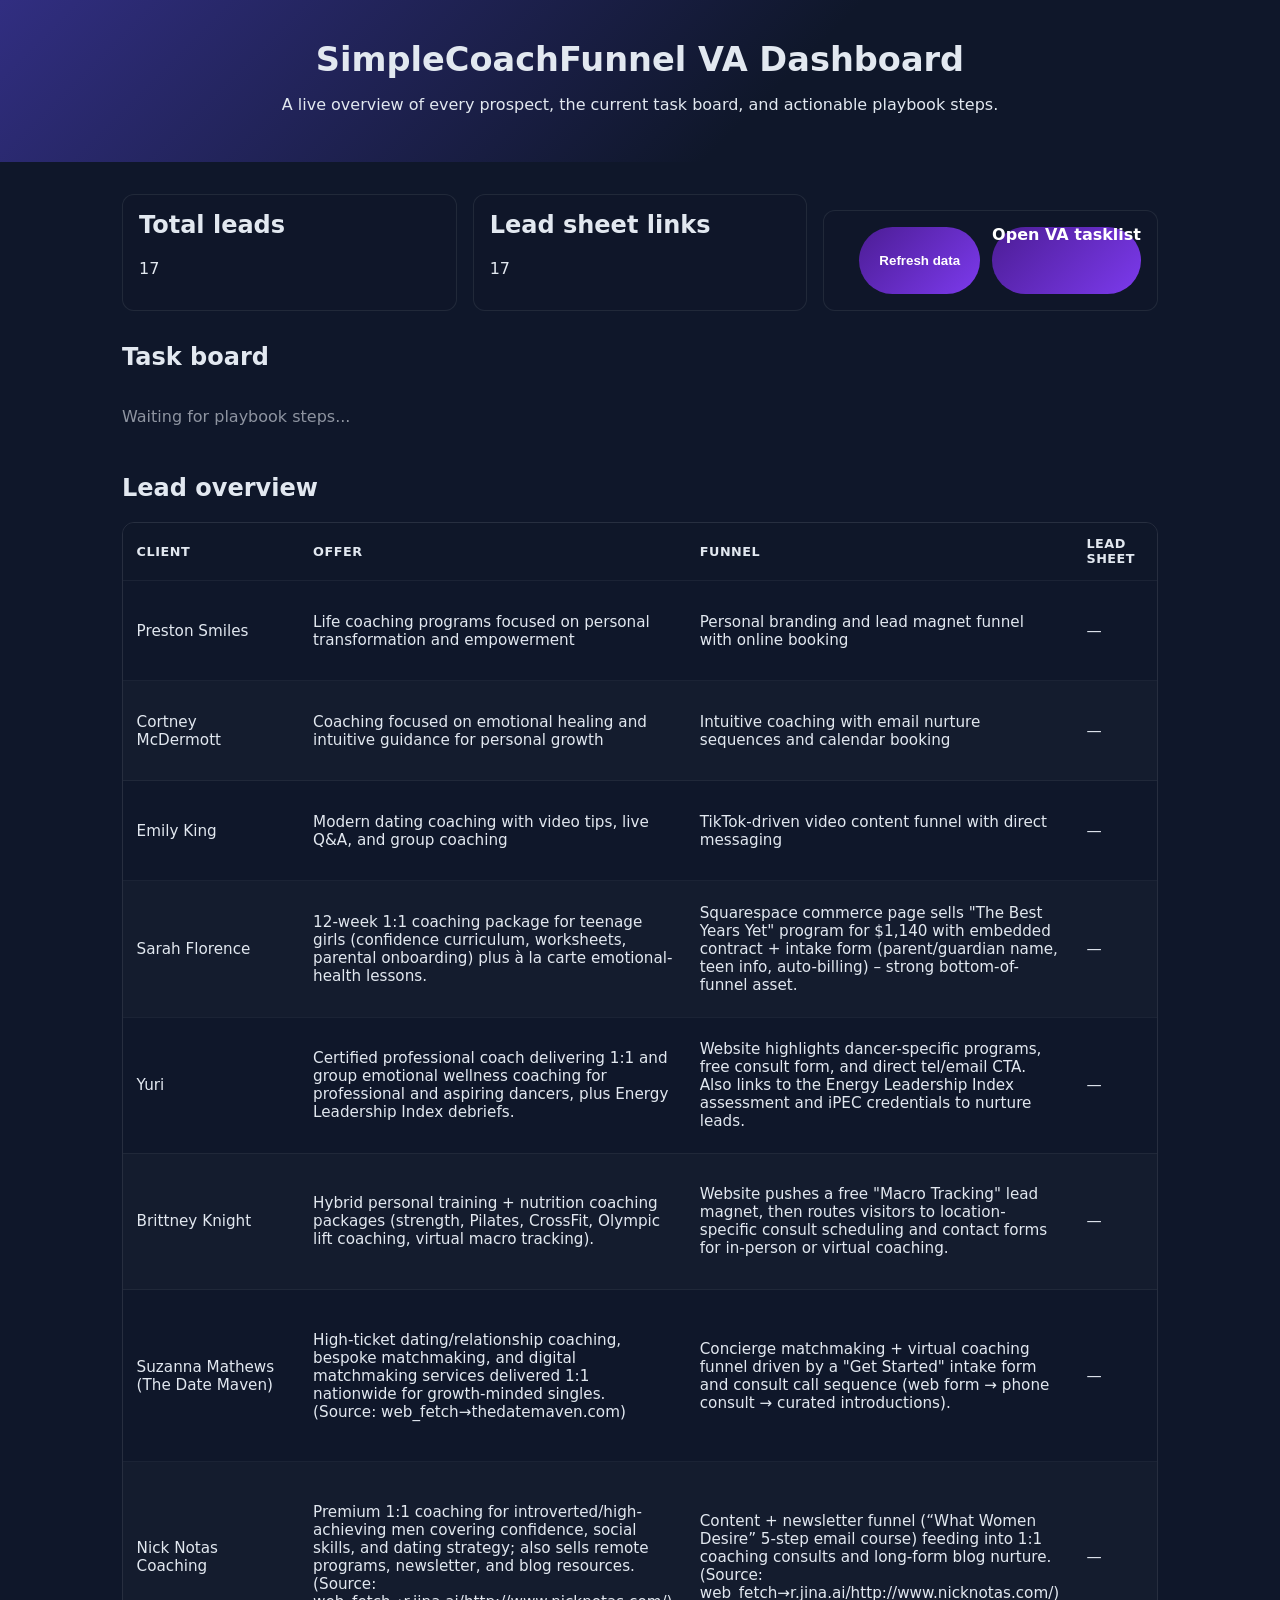
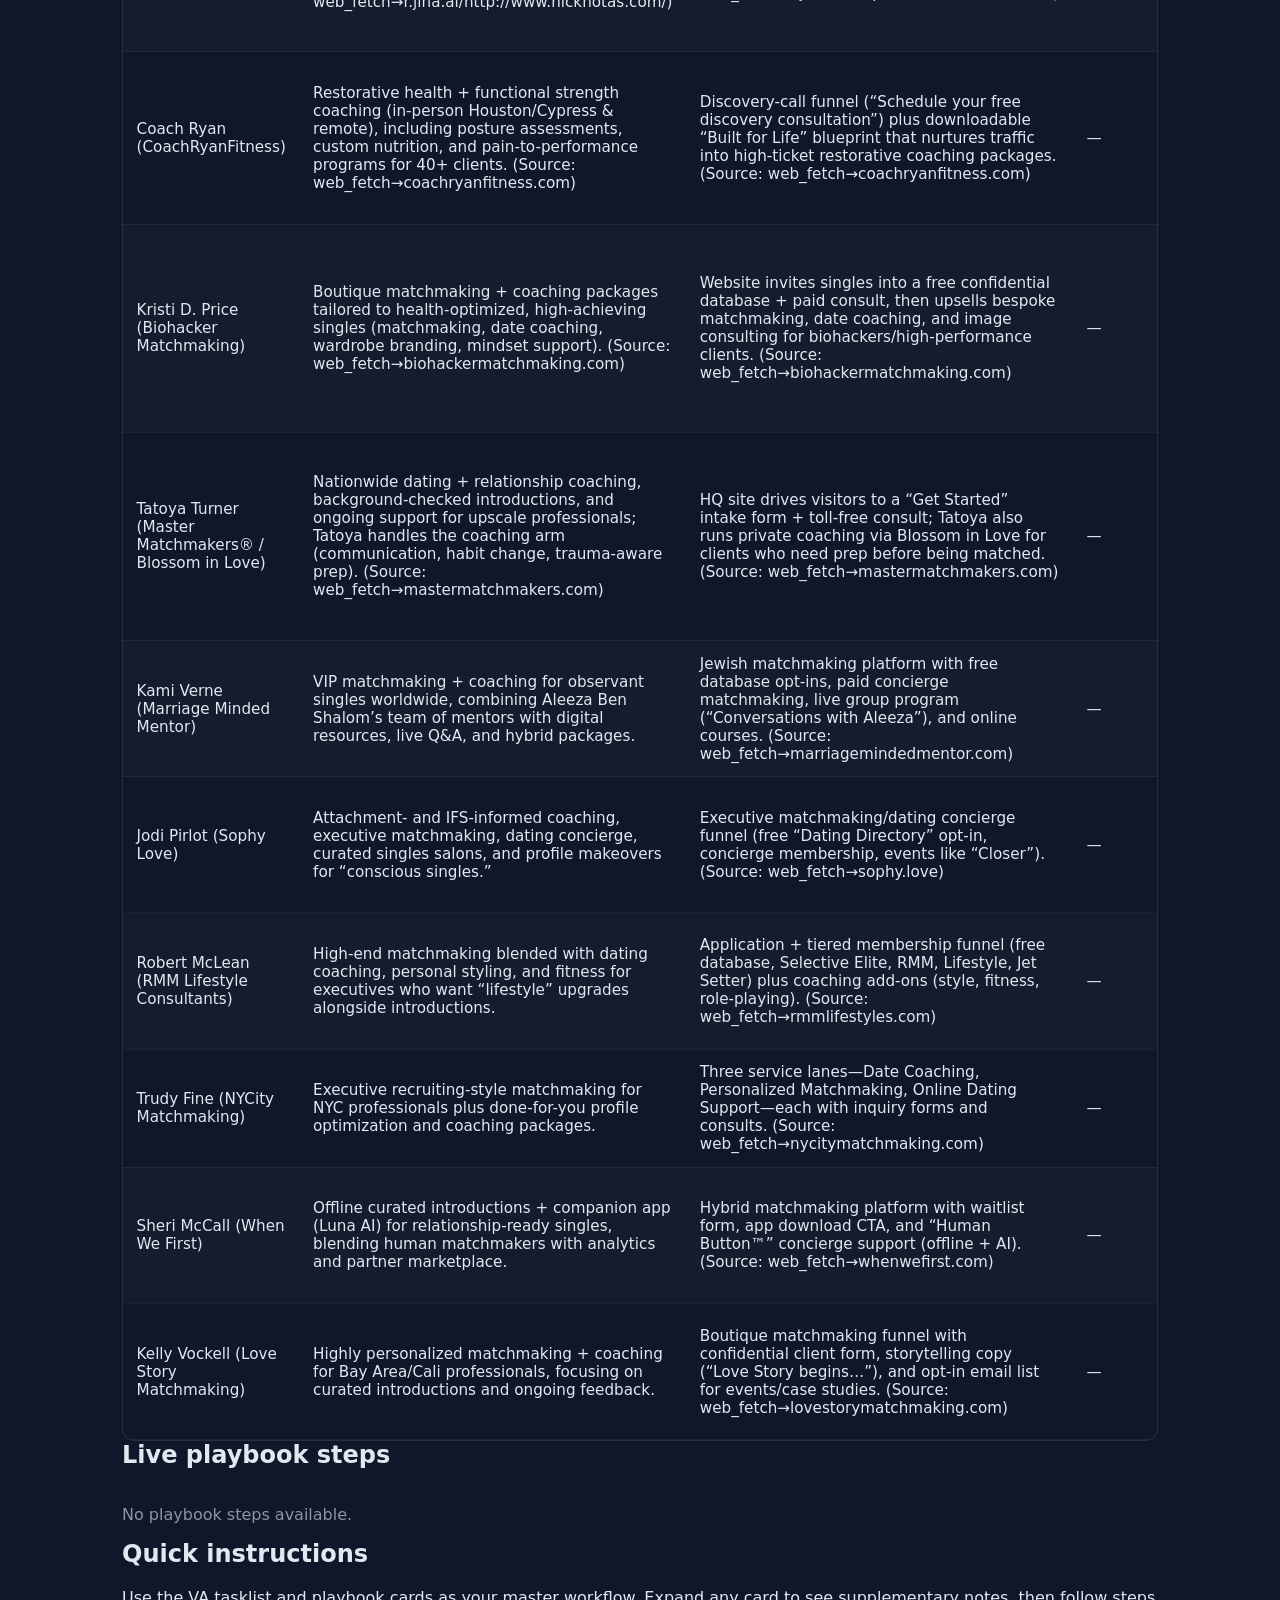
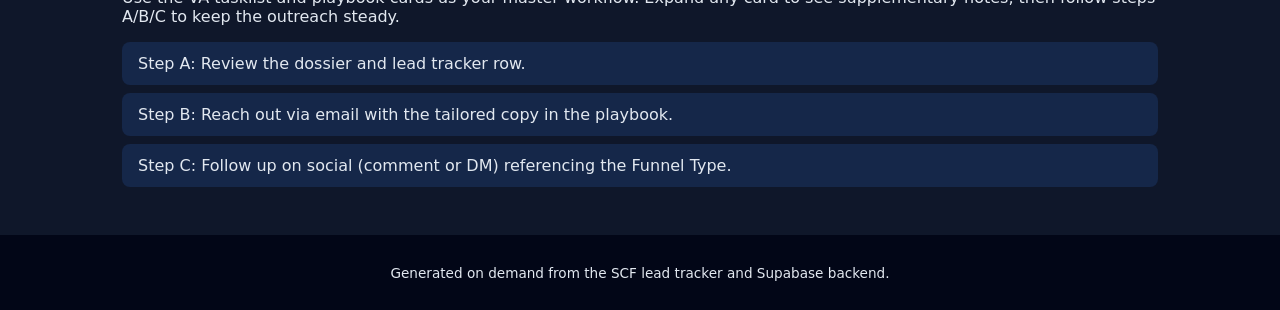
==== index.html @ f51e1b38 "Polish dashboard UI" ====
<!DOCTYPE html>
<html lang="en">
<head>
  <meta charset="UTF-8">
  <meta name="viewport" content="width=device-width, initial-scale=1.0">
  <title>SimpleCoachFunnel VA Dashboard</title>
  <link rel="stylesheet" href="styles.css">
</head>
<body>
  <header>
    <h1>SimpleCoachFunnel VA Dashboard</h1>
    <p>A live overview of every prospect, the current task board, and actionable playbook steps.</p>
  </header>
  <main>
    <section class="summary">
      <div>
        <h2>Total leads</h2>
        <p id="total-leads">—</p>
      </div>
      <div>
        <h2>Lead sheet links</h2>
        <p id="linked-leads">—</p>
      </div>
      <div class="controls">
        <button id="refresh-data-btn" class="control-button">Refresh data</button>
        <a class="control-button control-link" href="https://docs.google.com/spreadsheets/d/1IdCua919BwTqs-dwU1lcO1_ldE4Pp_mbIToGqLWZLuU/edit?usp=drivesdk" target="_blank" rel="noreferrer">Open VA tasklist</a>
      </div>
    </section>
    <section>
      <h2>Task board</h2>
      <div class="task-board" id="task-board">
        <p class="muted">Loading task cards…</p>
      </div>
    </section>
    <section>
      <h2>Lead overview</h2>
      <div class="table-wrap">
        <table id="lead-table">
          <thead>
            <tr>
              <th>Client</th>
              <th>Offer</th>
              <th>Funnel</th>
              <th>Lead sheet</th>
              <th>Dossier</th>
              <th>VA task</th>
            </tr>
          </thead>
          <tbody></tbody>
        </table>
      </div>
    </section>
    <section>
      <h2>Live playbook steps</h2>
      <div class="playbook-list" id="playbook-steps">
        <p class="muted">Loading the latest playbook steps…</p>
      </div>
    </section>
    <section>
      <h2>Quick instructions</h2>
      <p>Use the VA tasklist and playbook cards as your master workflow. Expand any card to see supplementary notes, then follow steps A/B/C to keep the outreach steady.</p>
      <ul class="tips">
        <li>Step A: Review the dossier and lead tracker row.</li>
        <li>Step B: Reach out via email with the tailored copy in the playbook.</li>
        <li>Step C: Follow up on social (comment or DM) referencing the Funnel Type.</li>
      </ul>
    </section>
  </main>
  <footer>
    <p>Generated on demand from the SCF lead tracker and Supabase backend.</p>
  </footer>
  <script src="app.js"></script>
</body>
</html>
---- styles.css ----
:root {
  font-family: 'Inter', system-ui, sans-serif;
  background: #0f172a;
  color: #e2e8f0;
}
* {
  box-sizing: border-box;
}
body {
  margin: 0;
  min-height: 100vh;
  display: flex;
  flex-direction: column;
}
header {
  padding: 2rem;
  background: linear-gradient(135deg, #312e81, #0f172a 60%);
  text-align: center;
}
header h1 {
  margin: 0.5rem 0;
  font-size: 2.1rem;
}
main {
  flex: 1;
  padding: 2rem;
  max-width: 1100px;
  margin: 0 auto;
  width: 100%;
}
.summary {
  display: grid;
  grid-template-columns: repeat(auto-fit, minmax(180px, 1fr));
  gap: 1rem;
  margin-bottom: 2rem;
}
.summary div {
  background: rgba(15, 23, 42, 0.8);
  border: 1px solid rgba(255, 255, 255, 0.08);
  padding: 1rem;
  border-radius: 0.75rem;
}
.table-wrap {
  overflow-x: auto;
  border-radius: 0.75rem;
  border: 1px solid rgba(255, 255, 255, 0.1);
}
table {
  width: 100%;
  border-collapse: collapse;
  font-size: 0.95rem;
}
th, td {
  padding: 0.85rem;
  border-bottom: 1px solid rgba(255, 255, 255, 0.05);
}
th {
  text-align: left;
  font-size: 0.8rem;
  letter-spacing: 0.04em;
  text-transform: uppercase;
  background: rgba(15, 23, 42, 0.8);
}
tr:nth-child(even) {
  background: rgba(255, 255, 255, 0.02);
}
a {
  color: #60a5fa;
}
section h2 {
  margin-top: 0;
}
.tips {
  list-style: none;
  padding: 0;
}
.tips li {
  background: rgba(59, 130, 246, 0.15);
  padding: 0.75rem 1rem;
  margin-bottom: 0.5rem;
  border-radius: 0.5rem;
}
footer {
  padding: 1rem 2rem;
  text-align: center;
  font-size: 0.85rem;
  background: #020617;
}
@media (max-width: 640px) {
  header h1 {
    font-size: 1.5rem;
  }
  th, td {
    padding: 0.65rem;
  }
}
.playbook-list {
  display: grid;
  grid-template-columns: repeat(auto-fit, minmax(240px, 1fr));
  gap: 1rem;
  margin-top: 1rem;
}
.playbook-card {
  background: rgba(15, 23, 42, 0.9);
  border: 1px solid rgba(255, 255, 255, 0.08);
  border-radius: 0.75rem;
  padding: 1rem;
  min-height: 160px;
}
.playbook-card h3 {
  margin: 0 0 0.4rem;
  font-size: 1rem;
}
.playbook-card p {
  margin: 0.3rem 0;
  line-height: 1.4;
}
.muted {
  color: rgba(226, 232, 240, 0.6);
}
.controls {
  display: flex;
  gap: 0.75rem;
  flex-wrap: wrap;
  justify-content: flex-end;
  margin-top: 1rem;
}
.control-button {
  padding: 0.65rem 1.25rem;
  border: none;
  border-radius: 999px;
  background: linear-gradient(135deg, #4c1d95, #7c3aed);
  color: #fff;
  font-weight: 600;
  cursor: pointer;
  transition: transform 0.2s ease, box-shadow 0.2s ease;
}
.control-button:hover {
  transform: translateY(-1px);
  box-shadow: 0 10px 25px rgba(76, 29, 149, 0.35);
}
.task-board {
  display: grid;
  grid-template-columns: repeat(auto-fit, minmax(220px, 1fr));
  gap: 1rem;
  margin-bottom: 2rem;
}
.task-card {
  background: rgba(30, 41, 59, 0.9);
  border: 1px solid rgba(255, 255, 255, 0.08);
  border-radius: 0.85rem;
  padding: 1rem;
  min-height: 120px;
  display: flex;
  flex-direction: column;
  justify-content: space-between;
}
.task-card header {
  display: flex;
  justify-content: space-between;
  margin-bottom: 0.5rem;
}
.task-card strong {
  color: #f97316;
}
.playbook-card {
  cursor: pointer;
  position: relative;
  overflow: hidden;
  display: flex;
  flex-direction: column;
  gap: 0.45rem;
  transition: transform 0.2s ease, border-color 0.2s ease;
}
.playbook-card:hover {
  transform: translateY(-3px);
  border-color: rgba(244, 114, 182, 0.4);
}
.playbook-detail {
  max-height: 0;
  overflow: hidden;
  color: rgba(226, 232, 240, 0.7);
  transition: max-height 0.3s ease;
}
.playbook-card.expanded .playbook-detail {
  max-height: 200px;
}
.control-link {
  text-decoration: none;
  padding: 0;
  line-height: 1;
}
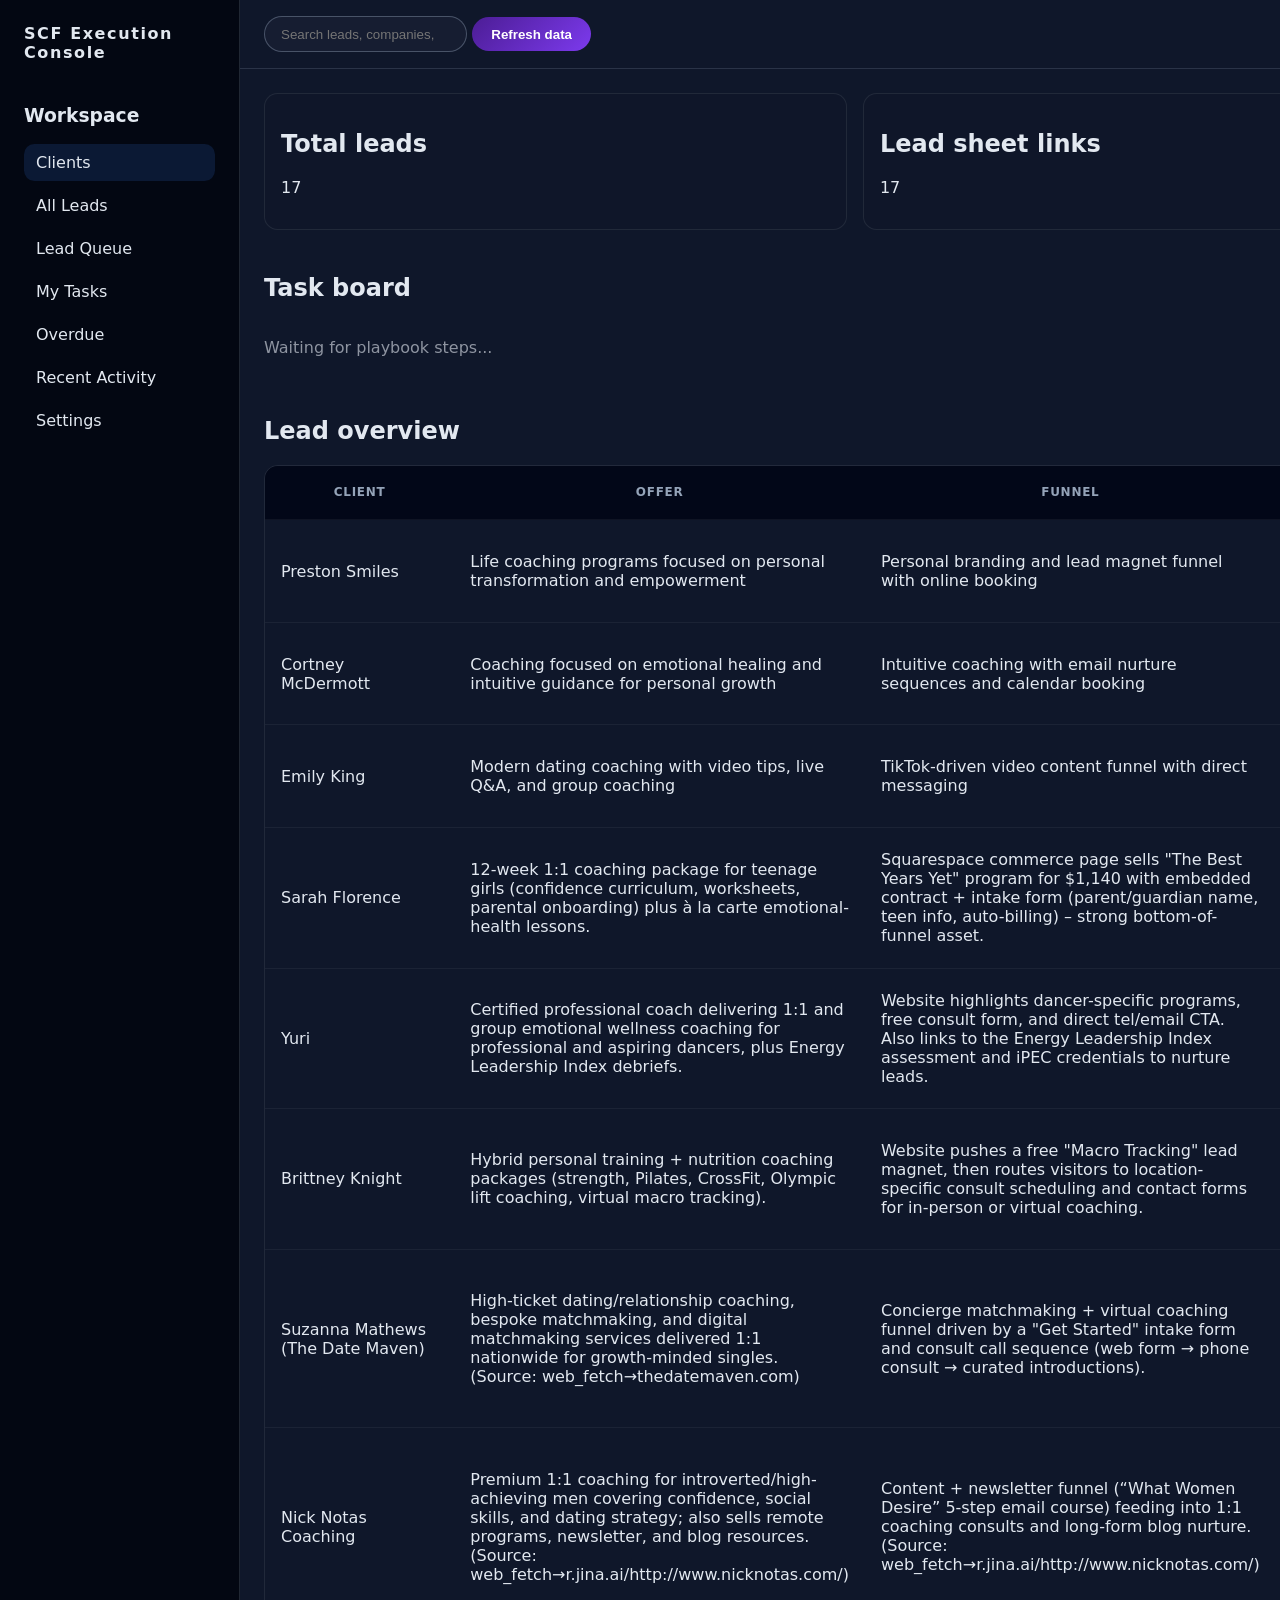
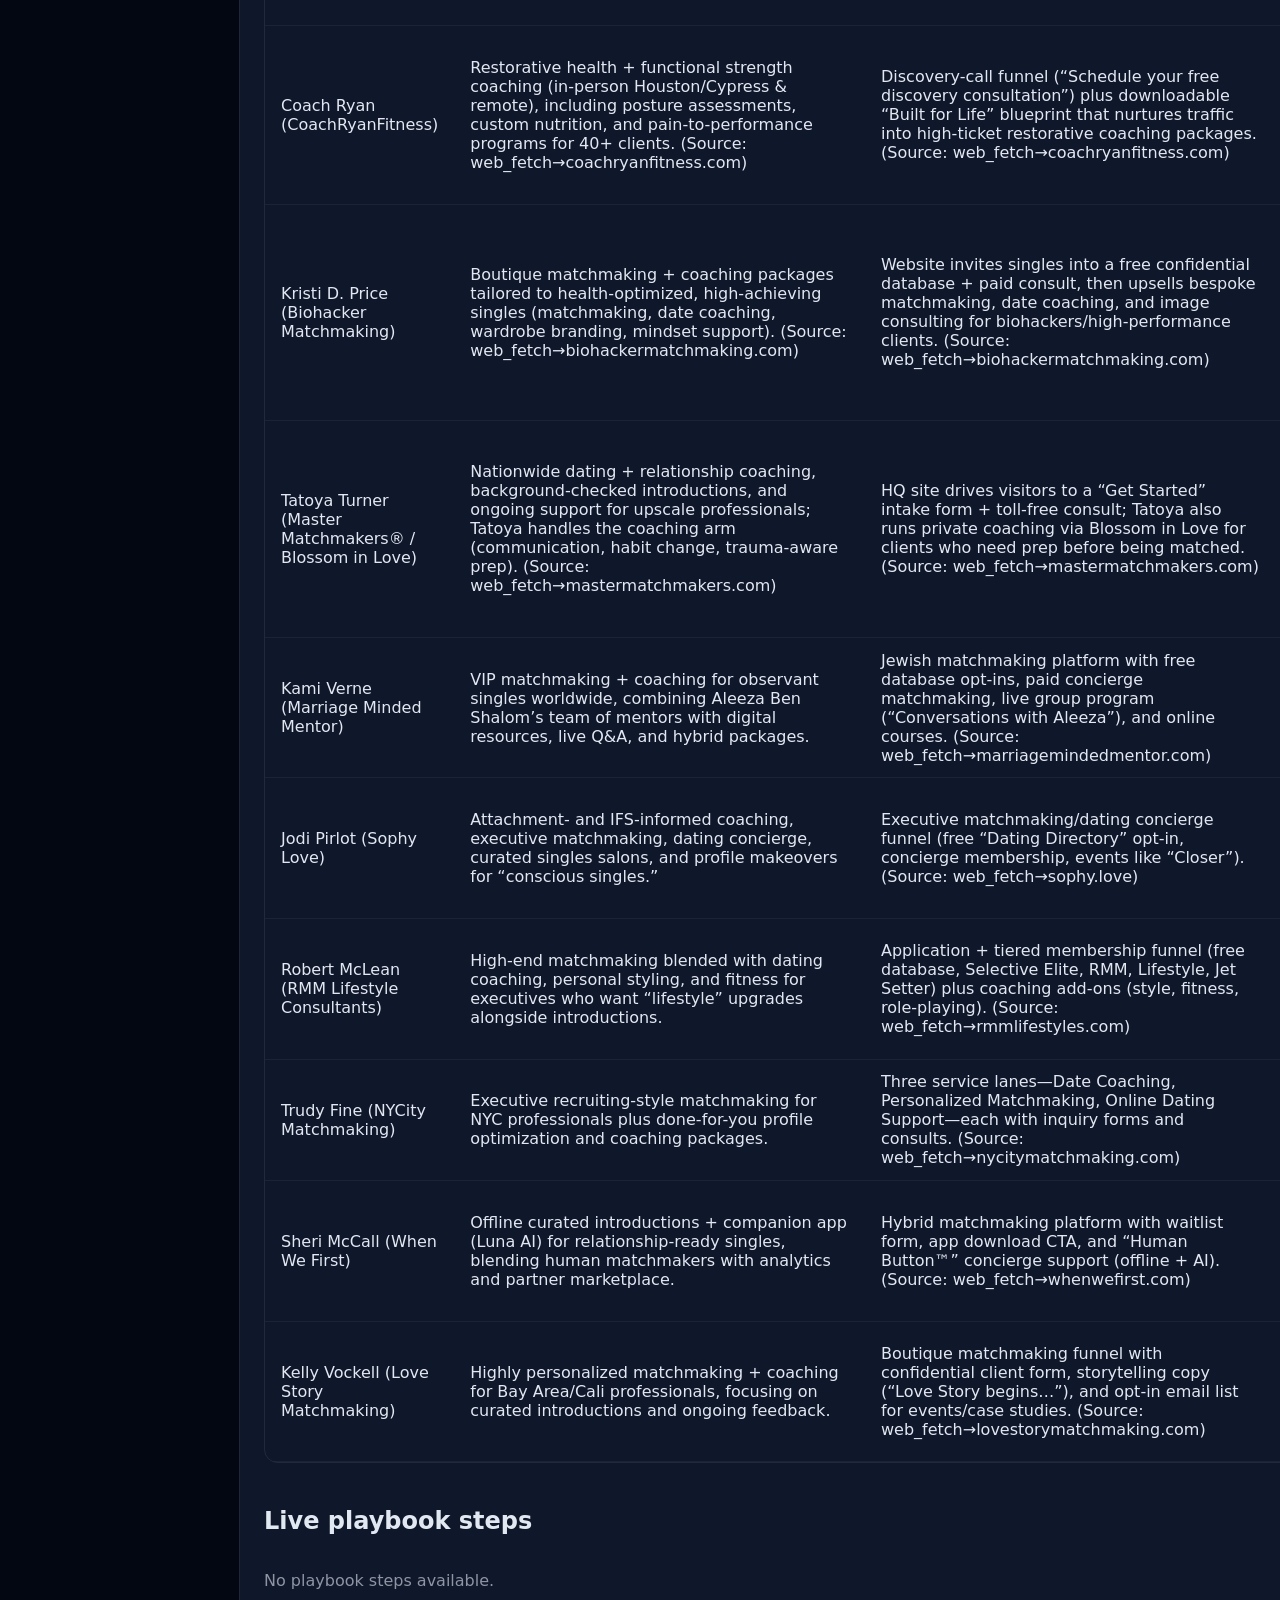
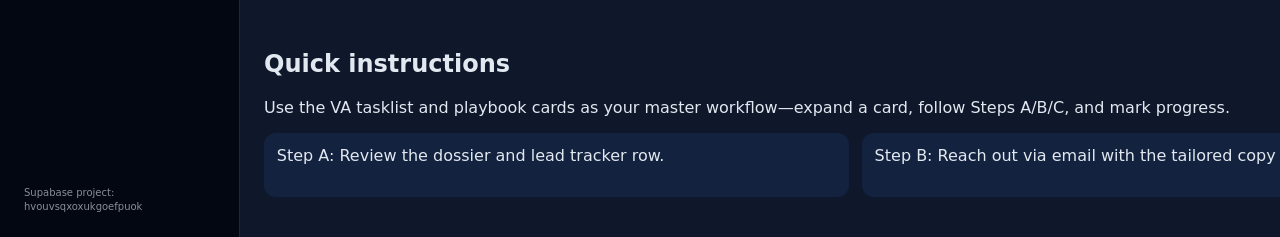
==== commit 973ffcea: "Rebuild layout for execution console" ====
--- a/index.html
+++ b/index.html
@@ -3,72 +3,116 @@
 <head>
   <meta charset="UTF-8">
   <meta name="viewport" content="width=device-width, initial-scale=1.0">
-  <title>SimpleCoachFunnel VA Dashboard</title>
+  <title>SCF VA Execution Console</title>
   <link rel="stylesheet" href="styles.css">
 </head>
 <body>
-  <header>
-    <h1>SimpleCoachFunnel VA Dashboard</h1>
-    <p>A live overview of every prospect, the current task board, and actionable playbook steps.</p>
-  </header>
-  <main>
-    <section class="summary">
-      <div>
-        <h2>Total leads</h2>
-        <p id="total-leads">—</p>
+  <div class="dashboard-layout">
+    <aside class="sidebar">
+      <div class="sidebar-brand">SCF Execution Console</div>
+      <nav>
+        <h3>Workspace</h3>
+        <ul>
+          <li class="active">Clients</li>
+          <li>All Leads</li>
+          <li>Lead Queue</li>
+          <li>My Tasks</li>
+          <li>Overdue</li>
+          <li>Recent Activity</li>
+          <li>Settings</li>
+        </ul>
+      </nav>
+      <div class="sidebar-footer">
+        <small>Supabase project: hvouvsqxoxukgoefpuok</small>
       </div>
-      <div>
-        <h2>Lead sheet links</h2>
-        <p id="linked-leads">—</p>
+    </aside>
+    <div class="main-column">
+      <header class="utility-bar">
+        <div>
+          <input id="lead-search" type="search" placeholder="Search leads, companies, execution notes">
+          <button class="control-button" id="refresh-data-btn">Refresh data</button>
+        </div>
+        <div class="filter-row">
+          <label>Status: <select><option>All</option><option>ready_for_outreach</option><option>new</option></select></label>
+          <label>Priority: <select><option>All</option><option>high</option><option>medium</option></select></label>
+          <button class="control-button control-link" id="open-playbook" type="button">Open VA tasklist</button>
+        </div>
+      </header>
+      <div class="content-area">
+        <section class="summary-grid">
+          <div>
+            <h2>Total leads</h2>
+            <p id="total-leads">—</p>
+          </div>
+          <div>
+            <h2>Lead sheet links</h2>
+            <p id="linked-leads">—</p>
+          </div>
+          <div>
+            <h2>Active tasks</h2>
+            <p id="active-tasks">—</p>
+          </div>
+        </section>
+        <section>
+          <h2>Task board</h2>
+          <div class="task-board" id="task-board">
+            <p class="muted">Loading task cards…</p>
+          </div>
+        </section>
+        <section>
+          <h2>Lead overview</h2>
+          <div class="table-wrap">
+            <table id="lead-table">
+              <thead>
+                <tr>
+                  <th>Client</th>
+                  <th>Offer</th>
+                  <th>Funnel</th>
+                  <th>Lead sheet</th>
+                  <th>Dossier</th>
+                  <th>VA task</th>
+                </tr>
+              </thead>
+              <tbody></tbody>
+            </table>
+          </div>
+        </section>
+        <section>
+          <h2>Live playbook steps</h2>
+          <div class="playbook-list" id="playbook-steps">
+            <p class="muted">Loading the latest playbook steps…</p>
+          </div>
+        </section>
+        <section>
+          <h2>Quick instructions</h2>
+          <p>Use the VA tasklist and playbook cards as your master workflow—expand a card, follow Steps A/B/C, and mark progress.</p>
+          <ul class="tips">
+            <li>Step A: Review the dossier and lead tracker row.</li>
+            <li>Step B: Reach out via email with the tailored copy in the playbook.</li>
+            <li>Step C: Follow up on social (comment or DM) referencing the Funnel Type.</li>
+          </ul>
+        </section>
       </div>
-      <div class="controls">
-        <button id="refresh-data-btn" class="control-button">Refresh data</button>
-        <a class="control-button control-link" href="https://docs.google.com/spreadsheets/d/1IdCua919BwTqs-dwU1lcO1_ldE4Pp_mbIToGqLWZLuU/edit?usp=drivesdk" target="_blank" rel="noreferrer">Open VA tasklist</a>
+    </div>
+    <aside class="detail-rail" id="detail-rail">
+      <div class="rail-header">
+        <h3>Lead detail</h3>
+        <p id="detail-subtitle">Select a lead to see the recommended angle and next action.</p>
       </div>
-    </section>
-    <section>
-      <h2>Task board</h2>
-      <div class="task-board" id="task-board">
-        <p class="muted">Loading task cards…</p>
+      <div class="detail-card" id="detail-angle">
+        <h4>Why this lead?</h4>
+        <p id="detail-why">No lead selected yet.</p>
       </div>
-    </section>
-    <section>
-      <h2>Lead overview</h2>
-      <div class="table-wrap">
-        <table id="lead-table">
-          <thead>
-            <tr>
-              <th>Client</th>
-              <th>Offer</th>
-              <th>Funnel</th>
-              <th>Lead sheet</th>
-              <th>Dossier</th>
-              <th>VA task</th>
-            </tr>
-          </thead>
-          <tbody></tbody>
-        </table>
+      <div class="detail-card" id="detail-angle-summary">
+        <h4>Recommended angle</h4>
+        <p id="detail-angle-summary">—</p>
       </div>
-    </section>
-    <section>
-      <h2>Live playbook steps</h2>
-      <div class="playbook-list" id="playbook-steps">
-        <p class="muted">Loading the latest playbook steps…</p>
+      <div class="detail-card" id="detail-next-task">
+        <h4>Next task</h4>
+        <p id="detail-next-task">—</p>
       </div>
-    </section>
-    <section>
-      <h2>Quick instructions</h2>
-      <p>Use the VA tasklist and playbook cards as your master workflow. Expand any card to see supplementary notes, then follow steps A/B/C to keep the outreach steady.</p>
-      <ul class="tips">
-        <li>Step A: Review the dossier and lead tracker row.</li>
-        <li>Step B: Reach out via email with the tailored copy in the playbook.</li>
-        <li>Step C: Follow up on social (comment or DM) referencing the Funnel Type.</li>
-      </ul>
-    </section>
-  </main>
-  <footer>
-    <p>Generated on demand from the SCF lead tracker and Supabase backend.</p>
-  </footer>
+    </aside>
+  </div>
   <script src="app.js"></script>
 </body>
 </html>
--- a/styles.css
+++ b/styles.css
@@ -1,6 +1,6 @@
 :root {
   font-family: 'Inter', system-ui, sans-serif;
-  background: #0f172a;
+  background: #020617;
   color: #e2e8f0;
 }
 * {
@@ -9,172 +9,182 @@
 body {
   margin: 0;
   min-height: 100vh;
-  display: flex;
-  flex-direction: column;
-}
-header {
-  padding: 2rem;
-  background: linear-gradient(135deg, #312e81, #0f172a 60%);
-  text-align: center;
-}
-header h1 {
-  margin: 0.5rem 0;
-  font-size: 2.1rem;
-}
-main {
-  flex: 1;
-  padding: 2rem;
-  max-width: 1100px;
-  margin: 0 auto;
-  width: 100%;
-}
-.summary {
-  display: grid;
-  grid-template-columns: repeat(auto-fit, minmax(180px, 1fr));
-  gap: 1rem;
-  margin-bottom: 2rem;
-}
-.summary div {
-  background: rgba(15, 23, 42, 0.8);
-  border: 1px solid rgba(255, 255, 255, 0.08);
-  padding: 1rem;
-  border-radius: 0.75rem;
-}
-.table-wrap {
-  overflow-x: auto;
-  border-radius: 0.75rem;
-  border: 1px solid rgba(255, 255, 255, 0.1);
-}
-table {
-  width: 100%;
-  border-collapse: collapse;
-  font-size: 0.95rem;
-}
-th, td {
-  padding: 0.85rem;
-  border-bottom: 1px solid rgba(255, 255, 255, 0.05);
-}
-th {
-  text-align: left;
-  font-size: 0.8rem;
-  letter-spacing: 0.04em;
-  text-transform: uppercase;
-  background: rgba(15, 23, 42, 0.8);
-}
-tr:nth-child(even) {
-  background: rgba(255, 255, 255, 0.02);
-}
-a {
-  color: #60a5fa;
-}
-section h2 {
-  margin-top: 0;
-}
-.tips {
+}
+.dashboard-layout {
+  display: grid;
+  grid-template-columns: 240px 1fr 320px;
+  min-height: 100vh;
+}
+.sidebar {
+  background: #030712;
+  border-right: 1px solid rgba(148, 163, 184, 0.2);
+  padding: 1.5rem;
+  display: flex;
+  flex-direction: column;
+  gap: 1.5rem;
+}
+.sidebar-brand {
+  font-weight: 700;
+  letter-spacing: 0.1em;
+}
+.sidebar nav ul {
   list-style: none;
   padding: 0;
-}
-.tips li {
+  margin: 0;
+  display: flex;
+  flex-direction: column;
+  gap: 0.4rem;
+}
+.sidebar nav li {
+  padding: 0.55rem 0.75rem;
+  border-radius: 0.65rem;
+  cursor: pointer;
+  transition: background 0.2s ease;
+}
+.sidebar nav li.active,
+.sidebar nav li:hover {
   background: rgba(59, 130, 246, 0.15);
-  padding: 0.75rem 1rem;
-  margin-bottom: 0.5rem;
-  border-radius: 0.5rem;
-}
-footer {
-  padding: 1rem 2rem;
-  text-align: center;
-  font-size: 0.85rem;
-  background: #020617;
-}
-@media (max-width: 640px) {
-  header h1 {
-    font-size: 1.5rem;
-  }
-  th, td {
-    padding: 0.65rem;
-  }
-}
-.playbook-list {
-  display: grid;
-  grid-template-columns: repeat(auto-fit, minmax(240px, 1fr));
-  gap: 1rem;
-  margin-top: 1rem;
-}
-.playbook-card {
-  background: rgba(15, 23, 42, 0.9);
-  border: 1px solid rgba(255, 255, 255, 0.08);
-  border-radius: 0.75rem;
+}
+.sidebar-footer {
+  margin-top: auto;
+  font-size: 0.75rem;
+  color: rgba(226, 232, 240, 0.6);
+}
+.main-column {
+  background: #0f172a;
+  display: flex;
+  flex-direction: column;
+}
+.utility-bar {
+  display: flex;
+  justify-content: space-between;
+  align-items: center;
+  padding: 1rem 1.5rem;
+  border-bottom: 1px solid rgba(148, 163, 184, 0.2);
+  gap: 1rem;
+}
+.utility-bar input {
+  padding: 0.6rem 1rem;
+  border-radius: 999px;
+  border: 1px solid rgba(148, 163, 184, 0.4);
+  background: rgba(148, 163, 184, 0.05);
+  color: inherit;
+}
+.filter-row {
+  display: flex;
+  gap: 0.75rem;
+  align-items: center;
+}
+.filter-row select {
+  background: rgba(255, 255, 255, 0.05);
+  border: 1px solid rgba(148, 163, 184, 0.4);
+  color: inherit;
+  border-radius: 999px;
+  padding: 0.45rem 0.9rem;
+}
+.content-area {
+  padding: 1.5rem;
+  display: flex;
+  flex-direction: column;
+  gap: 1.5rem;
+}
+.summary-grid {
+  display: grid;
+  grid-template-columns: repeat(auto-fit, minmax(200px, 1fr));
+  gap: 1rem;
+}
+.summary-grid div {
+  background: rgba(15, 23, 42, 0.8);
+  border: 1px solid rgba(255, 255, 255, 0.08);
+  border-radius: 0.85rem;
   padding: 1rem;
-  min-height: 160px;
-}
-.playbook-card h3 {
-  margin: 0 0 0.4rem;
-  font-size: 1rem;
-}
-.playbook-card p {
-  margin: 0.3rem 0;
-  line-height: 1.4;
-}
-.muted {
-  color: rgba(226, 232, 240, 0.6);
-}
-.controls {
-  display: flex;
-  gap: 0.75rem;
-  flex-wrap: wrap;
-  justify-content: flex-end;
-  margin-top: 1rem;
 }
 .control-button {
-  padding: 0.65rem 1.25rem;
+  padding: 0.6rem 1.2rem;
+  border-radius: 999px;
   border: none;
-  border-radius: 999px;
   background: linear-gradient(135deg, #4c1d95, #7c3aed);
   color: #fff;
   font-weight: 600;
   cursor: pointer;
-  transition: transform 0.2s ease, box-shadow 0.2s ease;
-}
-.control-button:hover {
-  transform: translateY(-1px);
-  box-shadow: 0 10px 25px rgba(76, 29, 149, 0.35);
+}
+.control-link {
+  display: inline-flex;
+  align-items: center;
+  justify-content: center;
+  text-decoration: none;
 }
 .task-board {
   display: grid;
   grid-template-columns: repeat(auto-fit, minmax(220px, 1fr));
   gap: 1rem;
-  margin-bottom: 2rem;
 }
 .task-card {
-  background: rgba(30, 41, 59, 0.9);
-  border: 1px solid rgba(255, 255, 255, 0.08);
+  background: rgba(15, 23, 42, 0.85);
+  border: 1px solid rgba(255, 255, 255, 0.08);
+  border-radius: 0.85rem;
+  padding: 0.9rem;
+  min-height: 130px;
+  display: flex;
+  flex-direction: column;
+  gap: 0.35rem;
+}
+.task-card header {
+  display: flex;
+  justify-content: space-between;
+  font-size: 0.9rem;
+  color: #94a3b8;
+}
+.task-card strong {
+  color: #facc15;
+}
+.table-wrap {
+  overflow-x: auto;
+  border-radius: 0.85rem;
+  border: 1px solid rgba(255, 255, 255, 0.08);
+}
+table {
+  width: 100%;
+  border-collapse: collapse;
+  margin-bottom: 0;
+}
+th, td {
+  padding: 0.8rem 1rem;
+  border-bottom: 1px solid rgba(255, 255, 255, 0.05);
+}
+th {
+  text-transform: uppercase;
+  font-size: 0.75rem;
+  letter-spacing: 0.06em;
+  color: #94a3b8;
+  background: rgba(2, 6, 23, 0.9);
+}
+tr:hover {
+  background: rgba(59, 130, 246, 0.08);
+  cursor: pointer;
+}
+.playbook-list {
+  display: grid;
+  grid-template-columns: repeat(auto-fit, minmax(240px, 1fr));
+  gap: 1rem;
+}
+.playbook-card {
+  background: rgba(15, 23, 42, 0.9);
+  border: 1px solid rgba(255, 255, 255, 0.1);
   border-radius: 0.85rem;
   padding: 1rem;
-  min-height: 120px;
-  display: flex;
-  flex-direction: column;
-  justify-content: space-between;
-}
-.task-card header {
-  display: flex;
-  justify-content: space-between;
-  margin-bottom: 0.5rem;
-}
-.task-card strong {
-  color: #f97316;
-}
-.playbook-card {
-  cursor: pointer;
-  position: relative;
-  overflow: hidden;
-  display: flex;
-  flex-direction: column;
-  gap: 0.45rem;
-  transition: transform 0.2s ease, border-color 0.2s ease;
-}
-.playbook-card:hover {
-  transform: translateY(-3px);
-  border-color: rgba(244, 114, 182, 0.4);
+  min-height: 180px;
+  display: flex;
+  flex-direction: column;
+  gap: 0.5rem;
+  transition: border-color 0.2s ease, transform 0.2s ease;
+}
+.playbook-card.expanded {
+  border-color: rgba(244, 114, 182, 0.5);
+  transform: translateY(-2px);
+}
+.playbook-card p {
+  margin: 0;
 }
 .playbook-detail {
   max-height: 0;
@@ -183,10 +193,60 @@
   transition: max-height 0.3s ease;
 }
 .playbook-card.expanded .playbook-detail {
-  max-height: 200px;
-}
-.control-link {
-  text-decoration: none;
+  max-height: 160px;
+}
+.tips {
+  list-style: none;
   padding: 0;
-  line-height: 1;
-}
+  display: grid;
+  grid-template-columns: repeat(auto-fit, minmax(220px, 1fr));
+  gap: 0.8rem;
+}
+.tips li {
+  background: rgba(59, 130, 246, 0.1);
+  border-radius: 0.75rem;
+  padding: 0.8rem;
+}
+.detail-rail {
+  background: #020617;
+  border-left: 1px solid rgba(148, 163, 184, 0.2);
+  padding: 1.5rem;
+  display: flex;
+  flex-direction: column;
+  gap: 1rem;
+}
+.detail-rail .rail-header h3 {
+  margin: 0 0 0.2rem;
+}
+.detail-card {
+  background: rgba(15, 23, 42, 0.9);
+  border: 1px solid rgba(255, 255, 255, 0.08);
+  border-radius: 0.9rem;
+  padding: 1rem;
+}
+.detail-card h4 {
+  margin: 0 0 0.35rem;
+}
+.muted {
+  color: rgba(226, 232, 240, 0.6);
+}
+@media (max-width: 1024px) {
+  .dashboard-layout {
+    grid-template-columns: 220px 1fr;
+  }
+  .detail-rail {
+    display: none;
+  }
+}
+@media (max-width: 768px) {
+  .dashboard-layout {
+    grid-template-columns: 1fr;
+  }
+  .sidebar {
+    display: none;
+  }
+  .utility-bar {
+    flex-direction: column;
+    align-items: flex-start;
+  }
+}
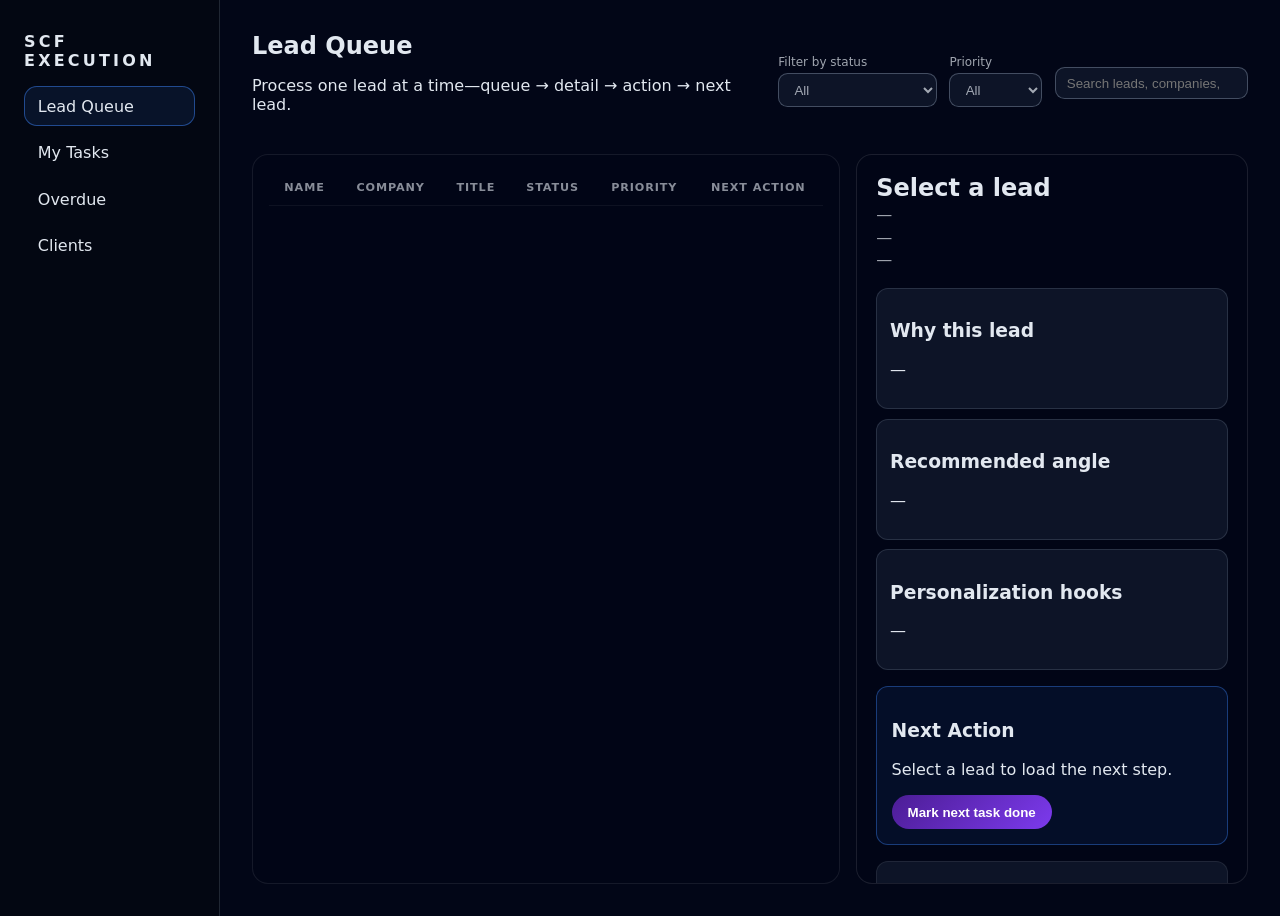
==== commit 4ba418a3: "Restructure queue and detail flow" ====
--- a/index.html
+++ b/index.html
@@ -3,116 +3,109 @@
 <head>
   <meta charset="UTF-8">
   <meta name="viewport" content="width=device-width, initial-scale=1.0">
-  <title>SCF VA Execution Console</title>
+  <title>Lead Queue · SCF</title>
   <link rel="stylesheet" href="styles.css">
 </head>
 <body>
-  <div class="dashboard-layout">
-    <aside class="sidebar">
-      <div class="sidebar-brand">SCF Execution Console</div>
+  <div class="queue-app">
+    <aside class="queue-sidebar">
+      <div class="brand">SCF Execution</div>
       <nav>
-        <h3>Workspace</h3>
-        <ul>
-          <li class="active">Clients</li>
-          <li>All Leads</li>
-          <li>Lead Queue</li>
-          <li>My Tasks</li>
-          <li>Overdue</li>
-          <li>Recent Activity</li>
-          <li>Settings</li>
-        </ul>
+        <a class="active" href="index.html">Lead Queue</a>
+        <a href="tasks.html">My Tasks</a>
+        <a href="tasks.html#overdue">Overdue</a>
+        <a href="clients.html">Clients</a>
       </nav>
-      <div class="sidebar-footer">
-        <small>Supabase project: hvouvsqxoxukgoefpuok</small>
-      </div>
     </aside>
-    <div class="main-column">
-      <header class="utility-bar">
+    <section class="queue-main">
+      <header class="queue-header">
         <div>
-          <input id="lead-search" type="search" placeholder="Search leads, companies, execution notes">
-          <button class="control-button" id="refresh-data-btn">Refresh data</button>
+          <h1>Lead Queue</h1>
+          <p>Process one lead at a time—queue → detail → action → next lead.</p>
         </div>
-        <div class="filter-row">
-          <label>Status: <select><option>All</option><option>ready_for_outreach</option><option>new</option></select></label>
-          <label>Priority: <select><option>All</option><option>high</option><option>medium</option></select></label>
-          <button class="control-button control-link" id="open-playbook" type="button">Open VA tasklist</button>
+        <div class="queue-controls">
+          <label>
+            Filter by status
+            <select id="filter-status">
+              <option value="">All</option>
+              <option value="new">New</option>
+              <option value="researching">Researching</option>
+              <option value="ready_for_outreach">Ready for outreach</option>
+              <option value="contacted">Contacted</option>
+              <option value="follow_up_due">Follow-up due</option>
+            </select>
+          </label>
+          <label>
+            Priority
+            <select id="filter-priority">
+              <option value="">All</option>
+              <option value="high">High</option>
+              <option value="medium">Medium</option>
+              <option value="low">Low</option>
+            </select>
+          </label>
+          <input id="queue-search" type="search" placeholder="Search leads, companies, angles" />
         </div>
       </header>
-      <div class="content-area">
-        <section class="summary-grid">
-          <div>
-            <h2>Total leads</h2>
-            <p id="total-leads">—</p>
+      <div class="queue-content">
+        <div class="queue-table">
+          <table>
+            <thead>
+              <tr>
+                <th>Name</th>
+                <th>Company</th>
+                <th>Title</th>
+                <th>Status</th>
+                <th>Priority</th>
+                <th>Next Action</th>
+              </tr>
+            </thead>
+            <tbody id="queue-body"></tbody>
+          </table>
+        </div>
+        <aside class="detail-panel" id="lead-detail">
+          <div class="detail-header">
+            <h2 id="detail-name">Select a lead</h2>
+            <p id="detail-company">—</p>
+            <p id="detail-title">—</p>
+            <p id="detail-contact">—</p>
           </div>
-          <div>
-            <h2>Lead sheet links</h2>
-            <p id="linked-leads">—</p>
+          <div class="detail-reason">
+            <article>
+              <h3>Why this lead</h3>
+              <p id="detail-why">—</p>
+            </article>
+            <article>
+              <h3>Recommended angle</h3>
+              <p id="detail-angle">—</p>
+            </article>
+            <article>
+              <h3>Personalization hooks</h3>
+              <p id="detail-hooks">—</p>
+            </article>
           </div>
-          <div>
-            <h2>Active tasks</h2>
-            <p id="active-tasks">—</p>
+          <div class="detail-next-action">
+            <h3>Next Action</h3>
+            <p id="detail-next-action">Select a lead to load the next step.</p>
+            <button id="complete-next-action" class="control-button" disabled>Mark next task done</button>
           </div>
-        </section>
-        <section>
-          <h2>Task board</h2>
-          <div class="task-board" id="task-board">
-            <p class="muted">Loading task cards…</p>
-          </div>
-        </section>
-        <section>
-          <h2>Lead overview</h2>
-          <div class="table-wrap">
-            <table id="lead-table">
-              <thead>
-                <tr>
-                  <th>Client</th>
-                  <th>Offer</th>
-                  <th>Funnel</th>
-                  <th>Lead sheet</th>
-                  <th>Dossier</th>
-                  <th>VA task</th>
-                </tr>
-              </thead>
-              <tbody></tbody>
-            </table>
-          </div>
-        </section>
-        <section>
-          <h2>Live playbook steps</h2>
-          <div class="playbook-list" id="playbook-steps">
-            <p class="muted">Loading the latest playbook steps…</p>
-          </div>
-        </section>
-        <section>
-          <h2>Quick instructions</h2>
-          <p>Use the VA tasklist and playbook cards as your master workflow—expand a card, follow Steps A/B/C, and mark progress.</p>
-          <ul class="tips">
-            <li>Step A: Review the dossier and lead tracker row.</li>
-            <li>Step B: Reach out via email with the tailored copy in the playbook.</li>
-            <li>Step C: Follow up on social (comment or DM) referencing the Funnel Type.</li>
-          </ul>
-        </section>
+          <section class="detail-tasks">
+            <h3>Tasks</h3>
+            <div id="detail-tasks" class="task-list"></div>
+          </section>
+          <section class="detail-playbook">
+            <h3>Playbook steps</h3>
+            <div id="detail-playbook" class="playbook-list"></div>
+          </section>
+          <section class="detail-notes">
+            <h3>Notes</h3>
+            <div id="detail-notes">No notes yet.</div>
+          </section>
+        </aside>
       </div>
-    </div>
-    <aside class="detail-rail" id="detail-rail">
-      <div class="rail-header">
-        <h3>Lead detail</h3>
-        <p id="detail-subtitle">Select a lead to see the recommended angle and next action.</p>
-      </div>
-      <div class="detail-card" id="detail-angle">
-        <h4>Why this lead?</h4>
-        <p id="detail-why">No lead selected yet.</p>
-      </div>
-      <div class="detail-card" id="detail-angle-summary">
-        <h4>Recommended angle</h4>
-        <p id="detail-angle-summary">—</p>
-      </div>
-      <div class="detail-card" id="detail-next-task">
-        <h4>Next task</h4>
-        <p id="detail-next-task">—</p>
-      </div>
-    </aside>
+    </section>
   </div>
-  <script src="app.js"></script>
+  <script src="common.js"></script>
+  <script src="queue.js"></script>
 </body>
 </html>
--- a/styles.css
+++ b/styles.css
@@ -9,98 +9,170 @@
 body {
   margin: 0;
   min-height: 100vh;
+  background: #020617;
 }
-.dashboard-layout {
-  display: grid;
-  grid-template-columns: 240px 1fr 320px;
+.queue-app {
+  display: flex;
   min-height: 100vh;
 }
-.sidebar {
+.queue-sidebar {
+  width: 220px;
   background: #030712;
+  padding: 2rem 1.5rem;
   border-right: 1px solid rgba(148, 163, 184, 0.2);
-  padding: 1.5rem;
+  display: flex;
+  flex-direction: column;
+  gap: 1rem;
+}
+.queue-sidebar .brand {
+  font-size: 1rem;
+  text-transform: uppercase;
+  letter-spacing: 0.2em;
+  font-weight: 700;
+}
+.queue-sidebar nav {
+  display: flex;
+  flex-direction: column;
+  gap: 0.4rem;
+}
+.queue-sidebar nav a {
+  padding: 0.6rem 0.8rem;
+  border-radius: 0.8rem;
+  color: inherit;
+  text-decoration: none;
+  border: 1px solid transparent;
+}
+.queue-sidebar nav a.active,
+.queue-sidebar nav a:hover {
+  border-color: rgba(59, 130, 246, 0.5);
+  background: rgba(59, 130, 246, 0.1);
+}
+.queue-main {
+  flex: 1;
+  padding: 2rem;
   display: flex;
   flex-direction: column;
   gap: 1.5rem;
 }
-.sidebar-brand {
-  font-weight: 700;
-  letter-spacing: 0.1em;
-}
-.sidebar nav ul {
-  list-style: none;
-  padding: 0;
-  margin: 0;
-  display: flex;
-  flex-direction: column;
-  gap: 0.4rem;
-}
-.sidebar nav li {
-  padding: 0.55rem 0.75rem;
-  border-radius: 0.65rem;
-  cursor: pointer;
-  transition: background 0.2s ease;
-}
-.sidebar nav li.active,
-.sidebar nav li:hover {
-  background: rgba(59, 130, 246, 0.15);
-}
-.sidebar-footer {
-  margin-top: auto;
-  font-size: 0.75rem;
-  color: rgba(226, 232, 240, 0.6);
-}
-.main-column {
-  background: #0f172a;
-  display: flex;
-  flex-direction: column;
-}
-.utility-bar {
+.queue-header {
   display: flex;
   justify-content: space-between;
   align-items: center;
-  padding: 1rem 1.5rem;
-  border-bottom: 1px solid rgba(148, 163, 184, 0.2);
   gap: 1rem;
 }
-.utility-bar input {
-  padding: 0.6rem 1rem;
-  border-radius: 999px;
-  border: 1px solid rgba(148, 163, 184, 0.4);
-  background: rgba(148, 163, 184, 0.05);
-  color: inherit;
+.queue-header h1 {
+  margin: 0;
 }
-.filter-row {
+.queue-controls {
   display: flex;
-  gap: 0.75rem;
+  gap: 0.8rem;
   align-items: center;
 }
-.filter-row select {
-  background: rgba(255, 255, 255, 0.05);
-  border: 1px solid rgba(148, 163, 184, 0.4);
-  color: inherit;
-  border-radius: 999px;
-  padding: 0.45rem 0.9rem;
-}
-.content-area {
-  padding: 1.5rem;
+.queue-controls label {
   display: flex;
   flex-direction: column;
-  gap: 1.5rem;
+  font-size: 0.75rem;
+  color: rgba(226, 232, 240, 0.7);
 }
-.summary-grid {
+.queue-controls select,
+.queue-controls input {
+  margin-top: 0.25rem;
+  border-radius: 0.6rem;
+  border: 1px solid rgba(148, 163, 184, 0.4);
+  background: rgba(15, 23, 42, 0.9);
+  color: inherit;
+  padding: 0.45rem 0.7rem;
+}
+.queue-content {
   display: grid;
-  grid-template-columns: repeat(auto-fit, minmax(200px, 1fr));
+  grid-template-columns: 1.2fr 0.8fr;
   gap: 1rem;
+  height: calc(100vh - 170px);
 }
-.summary-grid div {
-  background: rgba(15, 23, 42, 0.8);
+.queue-table {
+  background: rgba(2, 6, 23, 0.8);
   border: 1px solid rgba(255, 255, 255, 0.08);
-  border-radius: 0.85rem;
+  border-radius: 1rem;
+  overflow: hidden;
   padding: 1rem;
 }
+.queue-table table {
+  width: 100%;
+  border-collapse: collapse;
+}
+.queue-table th,
+.queue-table td {
+  padding: 0.65rem 0.8rem;
+  border-bottom: 1px solid rgba(255, 255, 255, 0.05);
+}
+.queue-table th {
+  text-transform: uppercase;
+  font-size: 0.7rem;
+  letter-spacing: 0.08em;
+  color: rgba(226, 232, 240, 0.6);
+}
+.queue-table tr:hover {
+  background: rgba(59, 130, 246, 0.12);
+  cursor: pointer;
+}
+.queue-table tr.selected {
+  background: rgba(248, 113, 113, 0.12);
+}
+.detail-panel {
+  background: rgba(2, 6, 23, 0.9);
+  border: 1px solid rgba(255, 255, 255, 0.1);
+  border-radius: 1rem;
+  padding: 1.2rem;
+  display: flex;
+  flex-direction: column;
+  gap: 1rem;
+  overflow-y: auto;
+}
+.detail-header h2 {
+  margin: 0;
+}
+.detail-header p {
+  margin: 0.2rem 0;
+  color: rgba(226, 232, 240, 0.7);
+}
+.detail-reason {
+  display: flex;
+  flex-direction: column;
+  gap: 0.6rem;
+}
+.detail-reason article {
+  background: rgba(15, 23, 42, 0.9);
+  border-radius: 0.75rem;
+  padding: 0.8rem;
+  border: 1px solid rgba(148, 163, 184, 0.2);
+}
+.detail-next-action {
+  background: rgba(59, 130, 246, 0.08);
+  border-radius: 0.75rem;
+  padding: 0.9rem;
+  border: 1px solid rgba(59, 130, 246, 0.4);
+}
+.detail-tasks,
+.detail-playbook,
+.detail-notes {
+  background: rgba(15, 23, 42, 0.9);
+  border-radius: 0.75rem;
+  border: 1px solid rgba(255, 255, 255, 0.08);
+  padding: 0.8rem;
+}
+.task-list {
+  display: flex;
+  flex-direction: column;
+  gap: 0.7rem;
+}
+.task-row {
+  border: 1px solid rgba(255, 255, 255, 0.1);
+  border-radius: 0.65rem;
+  padding: 0.6rem;
+  background: rgba(2, 6, 23, 0.8);
+}
 .control-button {
-  padding: 0.6rem 1.2rem;
+  padding: 0.6rem 1rem;
   border-radius: 999px;
   border: none;
   background: linear-gradient(135deg, #4c1d95, #7c3aed);
@@ -108,145 +180,11 @@
   font-weight: 600;
   cursor: pointer;
 }
-.control-link {
-  display: inline-flex;
-  align-items: center;
-  justify-content: center;
-  text-decoration: none;
-}
-.task-board {
-  display: grid;
-  grid-template-columns: repeat(auto-fit, minmax(220px, 1fr));
-  gap: 1rem;
-}
-.task-card {
-  background: rgba(15, 23, 42, 0.85);
-  border: 1px solid rgba(255, 255, 255, 0.08);
-  border-radius: 0.85rem;
-  padding: 0.9rem;
-  min-height: 130px;
-  display: flex;
-  flex-direction: column;
-  gap: 0.35rem;
-}
-.task-card header {
-  display: flex;
-  justify-content: space-between;
-  font-size: 0.9rem;
-  color: #94a3b8;
-}
-.task-card strong {
-  color: #facc15;
-}
-.table-wrap {
-  overflow-x: auto;
-  border-radius: 0.85rem;
-  border: 1px solid rgba(255, 255, 255, 0.08);
-}
-table {
-  width: 100%;
-  border-collapse: collapse;
-  margin-bottom: 0;
-}
-th, td {
-  padding: 0.8rem 1rem;
-  border-bottom: 1px solid rgba(255, 255, 255, 0.05);
-}
-th {
-  text-transform: uppercase;
-  font-size: 0.75rem;
-  letter-spacing: 0.06em;
-  color: #94a3b8;
-  background: rgba(2, 6, 23, 0.9);
-}
-tr:hover {
-  background: rgba(59, 130, 246, 0.08);
-  cursor: pointer;
-}
-.playbook-list {
-  display: grid;
-  grid-template-columns: repeat(auto-fit, minmax(240px, 1fr));
-  gap: 1rem;
-}
-.playbook-card {
-  background: rgba(15, 23, 42, 0.9);
-  border: 1px solid rgba(255, 255, 255, 0.1);
-  border-radius: 0.85rem;
-  padding: 1rem;
-  min-height: 180px;
-  display: flex;
-  flex-direction: column;
-  gap: 0.5rem;
-  transition: border-color 0.2s ease, transform 0.2s ease;
-}
-.playbook-card.expanded {
-  border-color: rgba(244, 114, 182, 0.5);
-  transform: translateY(-2px);
-}
-.playbook-card p {
-  margin: 0;
-}
-.playbook-detail {
-  max-height: 0;
-  overflow: hidden;
-  color: rgba(226, 232, 240, 0.7);
-  transition: max-height 0.3s ease;
-}
-.playbook-card.expanded .playbook-detail {
-  max-height: 160px;
-}
-.tips {
-  list-style: none;
-  padding: 0;
-  display: grid;
-  grid-template-columns: repeat(auto-fit, minmax(220px, 1fr));
-  gap: 0.8rem;
-}
-.tips li {
-  background: rgba(59, 130, 246, 0.1);
-  border-radius: 0.75rem;
-  padding: 0.8rem;
-}
-.detail-rail {
-  background: #020617;
-  border-left: 1px solid rgba(148, 163, 184, 0.2);
-  padding: 1.5rem;
-  display: flex;
-  flex-direction: column;
-  gap: 1rem;
-}
-.detail-rail .rail-header h3 {
-  margin: 0 0 0.2rem;
-}
-.detail-card {
-  background: rgba(15, 23, 42, 0.9);
-  border: 1px solid rgba(255, 255, 255, 0.08);
-  border-radius: 0.9rem;
-  padding: 1rem;
-}
-.detail-card h4 {
-  margin: 0 0 0.35rem;
-}
 .muted {
   color: rgba(226, 232, 240, 0.6);
 }
-@media (max-width: 1024px) {
-  .dashboard-layout {
-    grid-template-columns: 220px 1fr;
-  }
-  .detail-rail {
-    display: none;
+@media (max-width: 1100px) {
+  .queue-content {
+    grid-template-columns: 1fr;
   }
 }
-@media (max-width: 768px) {
-  .dashboard-layout {
-    grid-template-columns: 1fr;
-  }
-  .sidebar {
-    display: none;
-  }
-  .utility-bar {
-    flex-direction: column;
-    align-items: flex-start;
-  }
-}
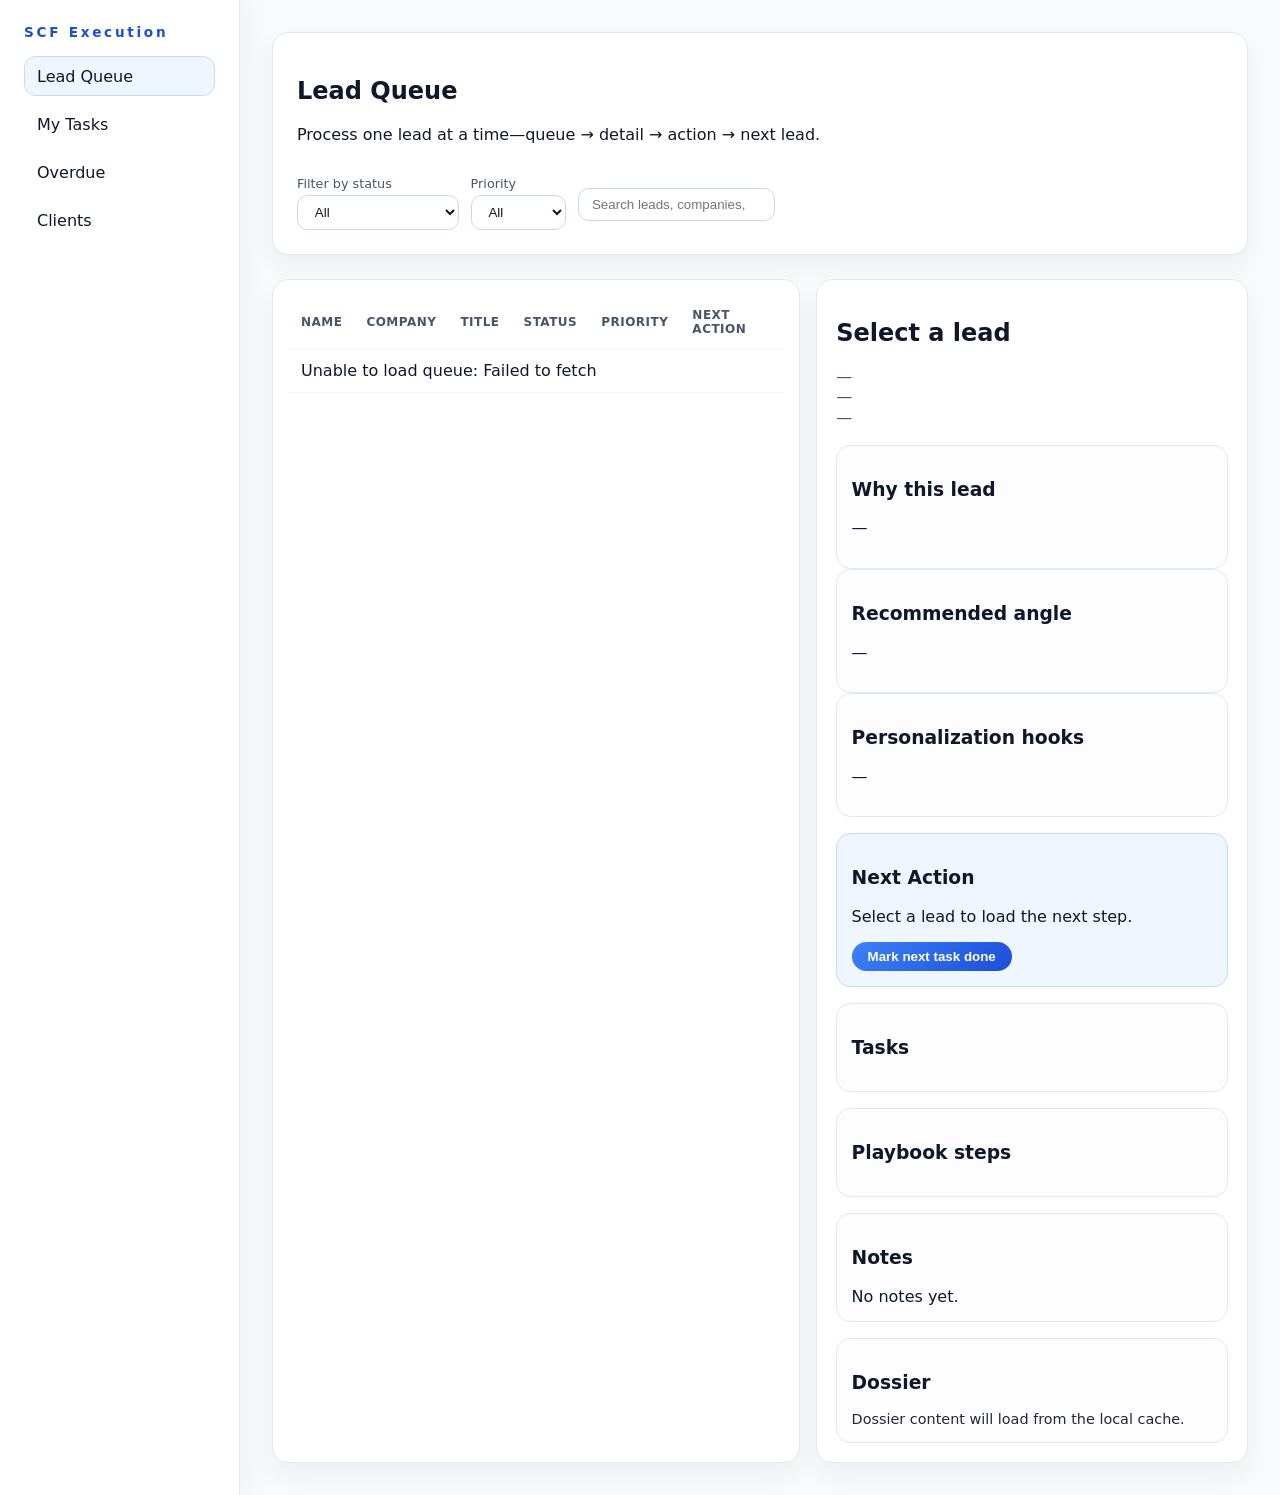
==== commit c64c18a7: "Add dossiers and client workspaces" ====
--- a/index.html
+++ b/index.html
@@ -101,6 +101,10 @@
             <h3>Notes</h3>
             <div id="detail-notes">No notes yet.</div>
           </section>
+          <section class="detail-dossier">
+            <h3>Dossier</h3>
+            <div id="detail-dossier" class="dossier-content">Dossier content will load from the local cache.</div>
+          </section>
         </aside>
       </div>
     </section>
--- a/styles.css
+++ b/styles.css
@@ -1,52 +1,73 @@
 :root {
-  font-family: 'Inter', system-ui, sans-serif;
-  background: #020617;
-  color: #e2e8f0;
-}
+  font-family: 'Inter', system-ui, -apple-system, BlinkMacSystemFont, 'Segoe UI', sans-serif;
+  color: #0f172a;
+  background: #f8fafc;
+}
+
 * {
   box-sizing: border-box;
 }
+
 body {
   margin: 0;
   min-height: 100vh;
-  background: #020617;
-}
+  background: #f8fafc;
+  color: #0f172a;
+}
+
+a {
+  color: #2563eb;
+}
+
+.control-link {
+  text-decoration: none;
+  font-weight: 600;
+  color: #1d4ed8;
+}
+
 .queue-app {
   display: flex;
   min-height: 100vh;
 }
+
 .queue-sidebar {
-  width: 220px;
-  background: #030712;
-  padding: 2rem 1.5rem;
-  border-right: 1px solid rgba(148, 163, 184, 0.2);
-  display: flex;
-  flex-direction: column;
-  gap: 1rem;
-}
+  width: 240px;
+  background: #ffffff;
+  border-right: 1px solid #e2e8f0;
+  padding: 1.5rem;
+  display: flex;
+  flex-direction: column;
+  gap: 1rem;
+  box-shadow: 8px 0 30px rgba(15, 23, 42, 0.04);
+}
+
 .queue-sidebar .brand {
-  font-size: 1rem;
-  text-transform: uppercase;
+  font-weight: 700;
   letter-spacing: 0.2em;
-  font-weight: 700;
-}
+  font-size: 0.85rem;
+  color: #1d4ed8;
+}
+
 .queue-sidebar nav {
   display: flex;
   flex-direction: column;
-  gap: 0.4rem;
-}
+  gap: 0.5rem;
+}
+
 .queue-sidebar nav a {
-  padding: 0.6rem 0.8rem;
-  border-radius: 0.8rem;
-  color: inherit;
+  padding: 0.6rem 0.75rem;
+  border-radius: 0.75rem;
   text-decoration: none;
+  color: #0f172a;
   border: 1px solid transparent;
 }
+
 .queue-sidebar nav a.active,
 .queue-sidebar nav a:hover {
-  border-color: rgba(59, 130, 246, 0.5);
-  background: rgba(59, 130, 246, 0.1);
-}
+  border-color: #bfdbfe;
+  background: #eff6ff;
+}
+
 .queue-main {
   flex: 1;
   padding: 2rem;
@@ -54,137 +75,375 @@
   flex-direction: column;
   gap: 1.5rem;
 }
+
 .queue-header {
+  background: #ffffff;
+  border: 1px solid #e2e8f0;
+  border-radius: 1rem;
+  padding: 1.5rem;
   display: flex;
   justify-content: space-between;
+  flex-wrap: wrap;
+  gap: 1rem;
+  box-shadow: 0 10px 25px rgba(15, 23, 42, 0.06);
+}
+
+.queue-controls {
+  display: flex;
+  gap: 0.75rem;
   align-items: center;
-  gap: 1rem;
-}
-.queue-header h1 {
-  margin: 0;
-}
-.queue-controls {
-  display: flex;
-  gap: 0.8rem;
-  align-items: center;
-}
+}
+
 .queue-controls label {
-  display: flex;
-  flex-direction: column;
-  font-size: 0.75rem;
-  color: rgba(226, 232, 240, 0.7);
-}
+  font-size: 0.8rem;
+  color: #475569;
+  display: flex;
+  flex-direction: column;
+}
+
 .queue-controls select,
 .queue-controls input {
   margin-top: 0.25rem;
-  border-radius: 0.6rem;
-  border: 1px solid rgba(148, 163, 184, 0.4);
-  background: rgba(15, 23, 42, 0.9);
-  color: inherit;
-  padding: 0.45rem 0.7rem;
-}
+  padding: 0.5rem 0.8rem;
+  border-radius: 0.65rem;
+  border: 1px solid #cbd5f5;
+  background: #ffffff;
+  color: #0f172a;
+}
+
 .queue-content {
   display: grid;
-  grid-template-columns: 1.2fr 0.8fr;
-  gap: 1rem;
-  height: calc(100vh - 170px);
-}
+  grid-template-columns: 1.1fr 0.9fr;
+  gap: 1rem;
+}
+
 .queue-table {
-  background: rgba(2, 6, 23, 0.8);
-  border: 1px solid rgba(255, 255, 255, 0.08);
-  border-radius: 1rem;
-  overflow: hidden;
+  background: #ffffff;
+  border: 1px solid #e2e8f0;
+  border-radius: 1rem;
   padding: 1rem;
-}
+  box-shadow: 0 12px 30px rgba(15, 23, 42, 0.05);
+}
+
 .queue-table table {
   width: 100%;
   border-collapse: collapse;
 }
+
 .queue-table th,
 .queue-table td {
-  padding: 0.65rem 0.8rem;
-  border-bottom: 1px solid rgba(255, 255, 255, 0.05);
-}
+  padding: 0.75rem;
+  border-bottom: 1px solid #f1f5f9;
+  text-align: left;
+}
+
 .queue-table th {
+  font-size: 0.75rem;
+  letter-spacing: 0.04em;
+  color: #475569;
   text-transform: uppercase;
-  font-size: 0.7rem;
-  letter-spacing: 0.08em;
-  color: rgba(226, 232, 240, 0.6);
-}
+}
+
+.queue-table tr.selected {
+  background: #f0f9ff;
+}
+
 .queue-table tr:hover {
-  background: rgba(59, 130, 246, 0.12);
+  background: #f8fafc;
   cursor: pointer;
 }
-.queue-table tr.selected {
-  background: rgba(248, 113, 113, 0.12);
-}
+
 .detail-panel {
-  background: rgba(2, 6, 23, 0.9);
-  border: 1px solid rgba(255, 255, 255, 0.1);
+  background: #ffffff;
+  border: 1px solid #e2e8f0;
   border-radius: 1rem;
   padding: 1.2rem;
   display: flex;
   flex-direction: column;
   gap: 1rem;
-  overflow-y: auto;
-}
-.detail-header h2 {
-  margin: 0;
-}
+  box-shadow: 0 12px 30px rgba(15, 23, 42, 0.05);
+}
+
 .detail-header p {
-  margin: 0.2rem 0;
-  color: rgba(226, 232, 240, 0.7);
-}
-.detail-reason {
+  margin: 0.1rem 0;
+  color: #475569;
+}
+
+.detail-reason article,
+.detail-tasks,
+.detail-playbook,
+.detail-notes,
+.detail-dossier,
+.detail-next-action {
+  border: 1px solid #e2e8f0;
+  border-radius: 0.9rem;
+  padding: 0.9rem;
+  background: #fdfdff;
+}
+
+.detail-next-action {
+  border-color: #bfdbfe;
+  background: #eff6ff;
+}
+
+.task-list {
   display: flex;
   flex-direction: column;
   gap: 0.6rem;
 }
-.detail-reason article {
-  background: rgba(15, 23, 42, 0.9);
+
+.task-row {
+  border: 1px solid #e2e8f0;
+  border-radius: 0.7rem;
+  padding: 0.7rem;
+  display: flex;
+  justify-content: space-between;
+  align-items: center;
+  gap: 0.5rem;
+}
+
+.task-row-done {
+  border-color: #86efac;
+  background: #f0fdf4;
+}
+
+.playbook-card {
+  border: 1px solid #e2e8f0;
   border-radius: 0.75rem;
   padding: 0.8rem;
-  border: 1px solid rgba(148, 163, 184, 0.2);
-}
-.detail-next-action {
-  background: rgba(59, 130, 246, 0.08);
-  border-radius: 0.75rem;
-  padding: 0.9rem;
-  border: 1px solid rgba(59, 130, 246, 0.4);
-}
-.detail-tasks,
-.detail-playbook,
-.detail-notes {
-  background: rgba(15, 23, 42, 0.9);
-  border-radius: 0.75rem;
-  border: 1px solid rgba(255, 255, 255, 0.08);
-  padding: 0.8rem;
-}
-.task-list {
-  display: flex;
-  flex-direction: column;
-  gap: 0.7rem;
-}
-.task-row {
-  border: 1px solid rgba(255, 255, 255, 0.1);
-  border-radius: 0.65rem;
-  padding: 0.6rem;
-  background: rgba(2, 6, 23, 0.8);
-}
-.control-button {
-  padding: 0.6rem 1rem;
+  background: #ffffff;
+}
+
+.playbook-card-complete {
+  border-color: #86efac;
+  background: #f0fdf4;
+}
+
+.dossier-content {
+  max-height: 220px;
+  overflow-y: auto;
+  font-size: 0.9rem;
+  color: #1f2937;
+}
+
+.dossier-content ul {
+  padding-left: 1.1rem;
+}
+
+.dossier-link {
+  margin-top: 0.5rem;
+}
+
+.control-button,
+.pill-button {
+  border: none;
   border-radius: 999px;
-  border: none;
-  background: linear-gradient(135deg, #4c1d95, #7c3aed);
-  color: #fff;
+  padding: 0.45rem 1rem;
   font-weight: 600;
   cursor: pointer;
-}
+  background: linear-gradient(135deg, #3b82f6, #1d4ed8);
+  color: #ffffff;
+}
+
+.pill-button {
+  background: #e0e7ff;
+  color: #1d4ed8;
+}
+
+.pill-button:hover {
+  background: #c7d2fe;
+}
+
 .muted {
-  color: rgba(226, 232, 240, 0.6);
-}
+  color: #64748b;
+}
+
+.simple-page {
+  background: #f8fafc;
+}
+
+.secondary-header {
+  display: flex;
+  justify-content: space-between;
+  align-items: center;
+  padding: 1.5rem;
+  border-bottom: 1px solid #e2e8f0;
+  background: #ffffff;
+}
+
+.task-card-shell {
+  padding: 2rem;
+}
+
+.task-card-grid {
+  display: grid;
+  grid-template-columns: repeat(auto-fit, minmax(280px, 1fr));
+  gap: 1.5rem;
+}
+
+.task-card-entry {
+  background: #ffffff;
+  border: 1px solid #e2e8f0;
+  border-radius: 1rem;
+  padding: 1rem;
+  display: flex;
+  flex-direction: column;
+  gap: 0.8rem;
+  box-shadow: 0 18px 30px rgba(15, 23, 42, 0.06);
+}
+
+.task-card-entry header {
+  display: flex;
+  justify-content: space-between;
+}
+
+.task-card-body {
+  border: 1px dashed #cbd5f5;
+  border-radius: 0.9rem;
+  padding: 0.9rem;
+  background: #eff6ff;
+}
+
+.task-card-actions {
+  display: flex;
+  gap: 0.5rem;
+}
+
+.task-card-overdue {
+  border-color: #fca5a5;
+  background: #fef2f2;
+}
+
+.task-step-list {
+  list-style: none;
+  padding-left: 0;
+  margin: 0.5rem 0 0;
+}
+
+.task-step-list li {
+  padding: 0.25rem 0;
+}
+
+.task-step-list .step-done {
+  text-decoration: line-through;
+  color: #94a3b8;
+}
+
+.detail-panel details {
+  border-top: 1px solid #e2e8f0;
+  padding-top: 0.5rem;
+}
+
+.status-pill {
+  padding: 0.2rem 0.6rem;
+  border-radius: 999px;
+  background: #e0f2fe;
+  color: #0369a1;
+  font-size: 0.75rem;
+}
+
+.task-filter label {
+  display: flex;
+  align-items: center;
+  gap: 0.4rem;
+  font-size: 0.85rem;
+}
+
+.client-shell {
+  padding: 2rem;
+}
+
+.client-grid {
+  display: grid;
+  grid-template-columns: repeat(auto-fit, minmax(280px, 1fr));
+  gap: 1.2rem;
+}
+
+.client-card {
+  background: #ffffff;
+  border: 1px solid #e2e8f0;
+  border-radius: 1rem;
+  padding: 1.2rem;
+  box-shadow: 0 12px 25px rgba(15, 23, 42, 0.05);
+  display: flex;
+  flex-direction: column;
+  gap: 0.9rem;
+}
+
+.client-meta p {
+  margin: 0.2rem 0;
+}
+
+.client-stats {
+  display: grid;
+  grid-template-columns: repeat(3, 1fr);
+  gap: 0.5rem;
+}
+
+.client-stats span {
+  font-size: 1.5rem;
+  font-weight: 700;
+}
+
+.client-actions {
+  display: flex;
+  gap: 0.5rem;
+}
+
+.profile-shell {
+  padding: 2rem;
+  display: flex;
+  flex-direction: column;
+  gap: 1rem;
+}
+
+.profile-card,
+.profile-section {
+  background: #ffffff;
+  border: 1px solid #e2e8f0;
+  border-radius: 1rem;
+  padding: 1rem;
+  box-shadow: 0 8px 20px rgba(15, 23, 42, 0.04);
+}
+
+.profile-columns {
+  display: grid;
+  grid-template-columns: repeat(auto-fit, minmax(220px, 1fr));
+  gap: 1rem;
+}
+
+.profile-status {
+  border: 1px solid #cbd5f5;
+  border-radius: 999px;
+  padding: 0.35rem 1rem;
+  font-weight: 600;
+}
+
+.profile-status.priority-high {
+  border-color: #fcd34d;
+}
+
+.profile-status.priority-urgent {
+  border-color: #f87171;
+}
+
 @media (max-width: 1100px) {
   .queue-content {
     grid-template-columns: 1fr;
   }
 }
+
+@media (max-width: 768px) {
+  .queue-app {
+    flex-direction: column;
+  }
+  .queue-sidebar {
+    width: 100%;
+    flex-direction: row;
+    justify-content: space-between;
+  }
+  .queue-controls {
+    flex-direction: column;
+    align-items: flex-start;
+  }
+}
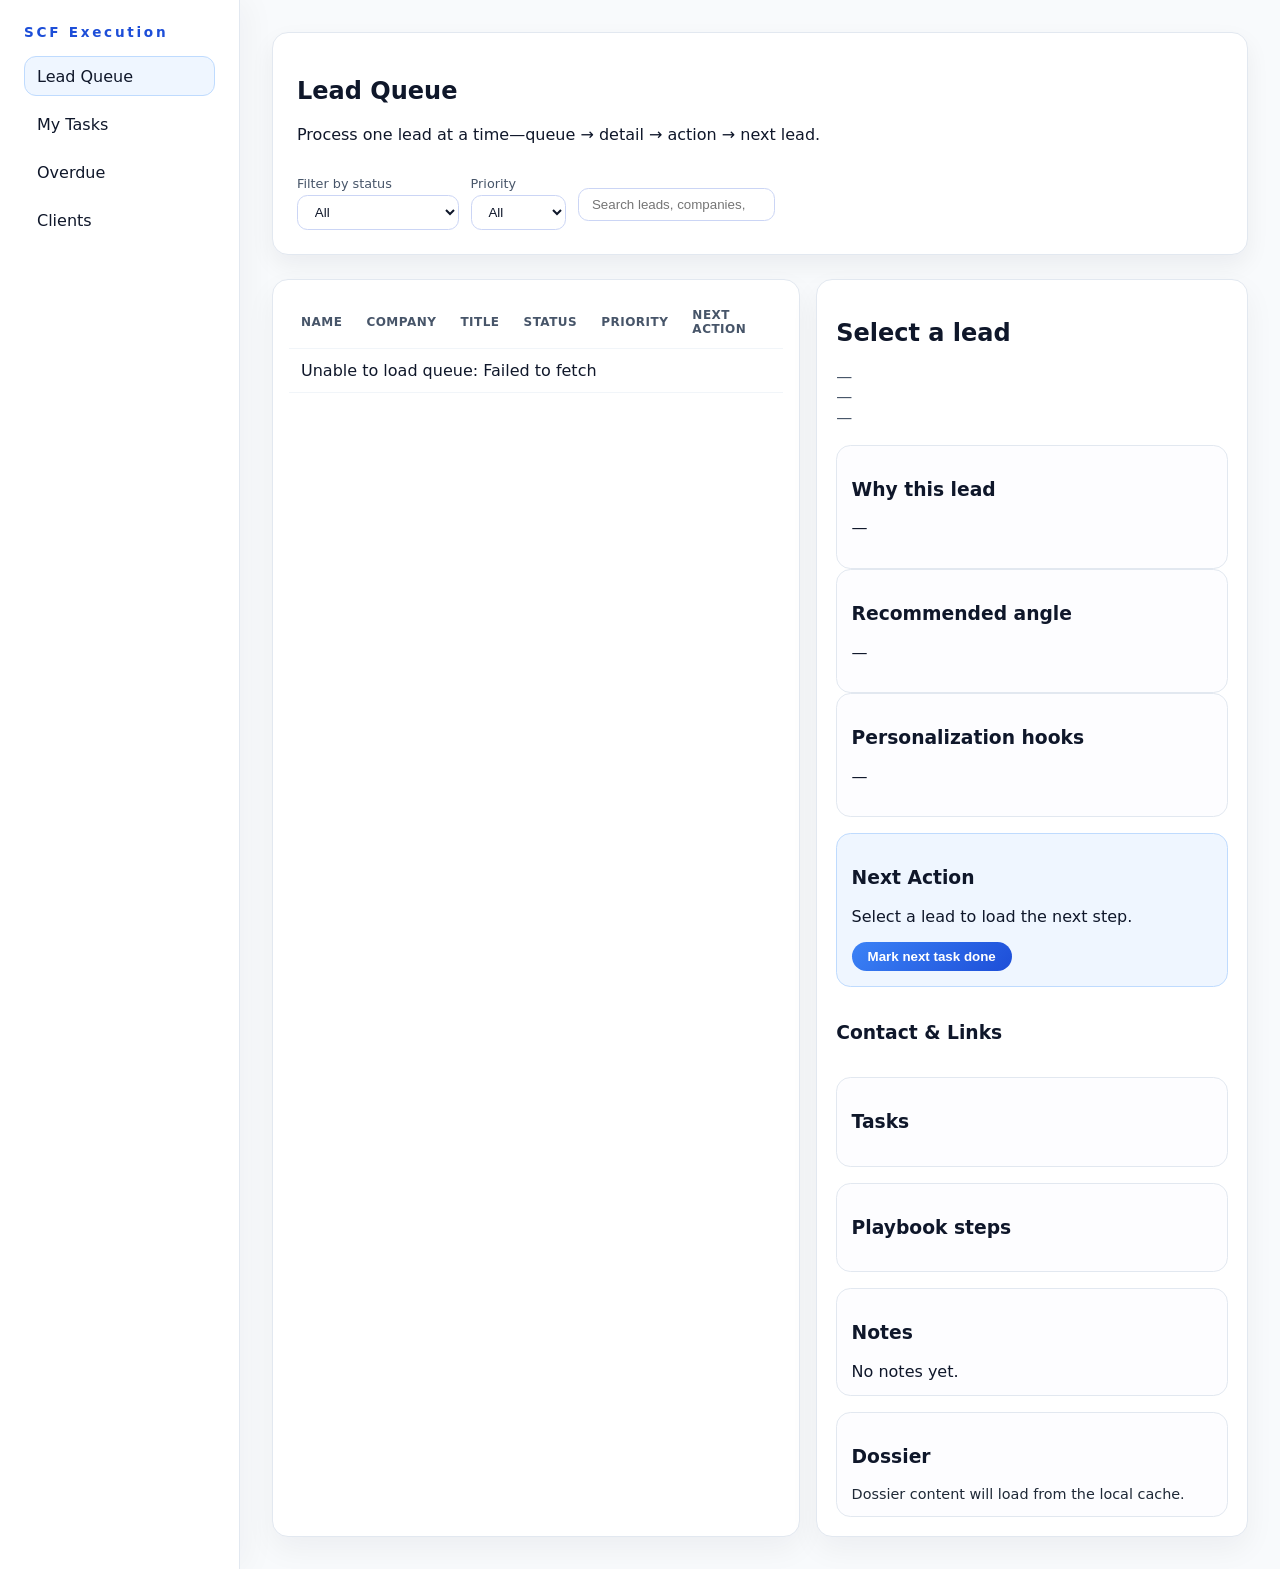
==== commit af3c998e: "Surface contact links and dossier section" ====
--- a/index.html
+++ b/index.html
@@ -89,6 +89,10 @@
             <p id="detail-next-action">Select a lead to load the next step.</p>
             <button id="complete-next-action" class="control-button" disabled>Mark next task done</button>
           </div>
+          <section class="detail-links">
+            <h3>Contact & Links</h3>
+            <div id="detail-links" class="link-chip-list"></div>
+          </section>
           <section class="detail-tasks">
             <h3>Tasks</h3>
             <div id="detail-tasks" class="task-list"></div>
--- a/styles.css
+++ b/styles.css
@@ -447,3 +447,23 @@
     align-items: flex-start;
   }
 }
+
+.link-chip-list {
+  display: flex;
+  flex-wrap: wrap;
+  gap: 0.5rem;
+}
+
+.link-chip {
+  border: 1px solid #e2e8f0;
+  border-radius: 999px;
+  padding: 0.35rem 0.85rem;
+  background: #fff;
+  font-size: 0.85rem;
+  text-decoration: none;
+  color: #0f172a;
+}
+
+.link-chip:hover {
+  border-color: #94a3b8;
+}
